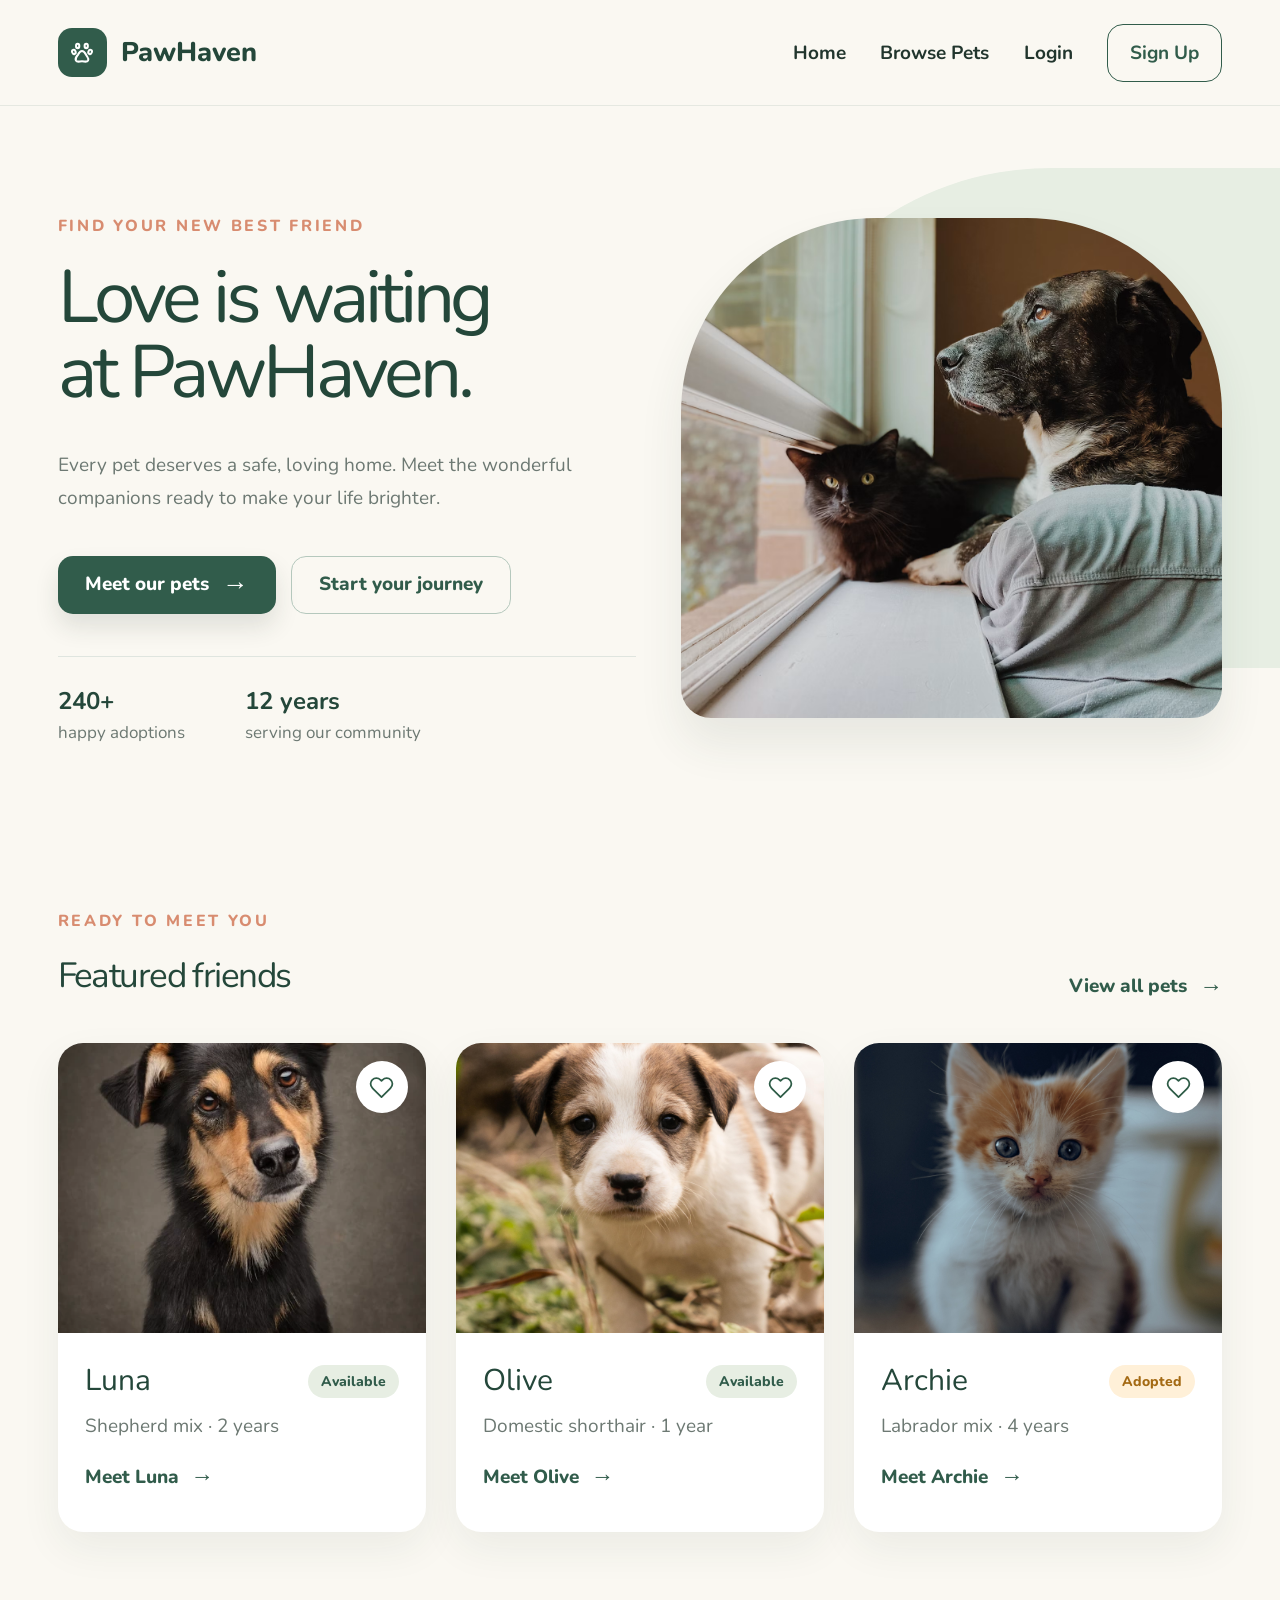
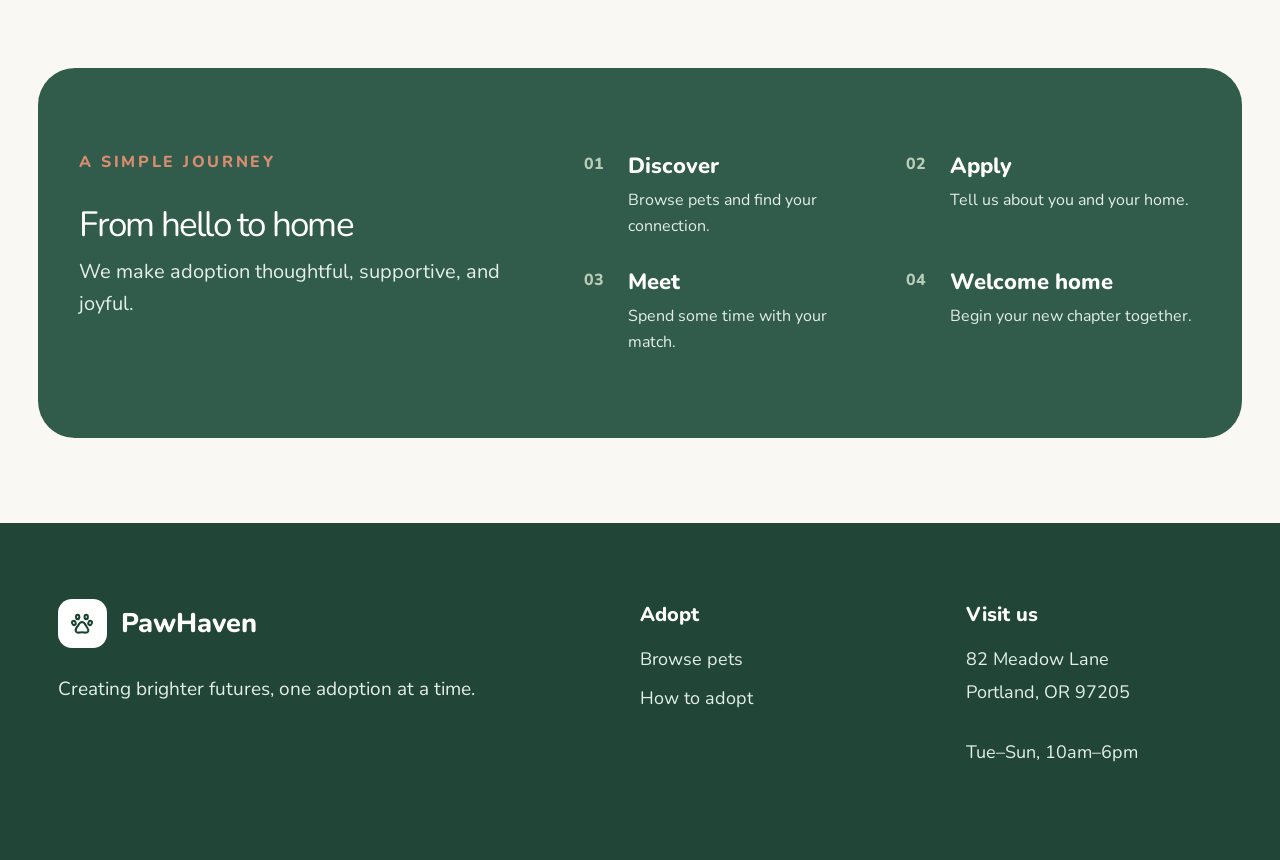
==== index.html @ e927ccec "Implement home, browse pets and pet details pages" ====
<!DOCTYPE html>
<html lang="en">
<head>
    <meta charset="UTF-8">
    <meta name="viewport" content="width=device-width, initial-scale=1.0">
    <meta name="description" content="Find your new best friend at PawHaven. Browse caring pet profiles and learn how adoption works.">
    <title>Home | PawHaven</title>
    <link rel="icon" type="image/svg+xml" href="images/icons/paw.svg">
    <link rel="stylesheet" href="css/common.css">
    <link rel="stylesheet" href="css/guest.css">
</head>
<body class="page-home">
    <a class="skip-link" href="#main-content">Skip to main content</a>
    <header class="site-header">
        <div class="site-container site-header-inner">
            <a class="brand" href="index.html" aria-label="PawHaven home">
                <span class="brand-mark"><img src="images/icons/paw.svg" alt=""></span>
                <span>PawHaven</span>
            </a>
            <nav class="guest-nav" aria-label="Guest navigation">
                <a href="index.html" aria-current="page">Home</a>
                <a href="pets.html">Browse Pets</a>
                <a href="login.html">Login</a>
                <a class="signup-link" href="signup-user.html">Sign Up</a>
            </nav>
        </div>
    </header>

    <main id="main-content">
        <!-- HOME / HERO -->
        <section class="hero" aria-labelledby="home-title">
            <div class="site-container hero-layout">
                <div class="hero-copy">
                    <p class="eyebrow">Find your new best friend</p>
                    <h1 id="home-title">Love is waiting<br>at PawHaven.</h1>
                    <p class="hero-description">Every pet deserves a safe, loving home. Meet the wonderful companions ready to make your life brighter.</p>
                    <div class="hero-actions">
                        <a class="btn btn-primary" href="pets.html">Meet our pets <span class="btn-arrow" aria-hidden="true">→</span></a>
                        <a class="btn btn-outline" href="#adoption-steps">Start your journey</a>
                    </div>
                    <div class="hero-stats" aria-label="PawHaven community impact">
                        <div class="hero-stat"><strong>240+</strong><span>happy adoptions</span></div>
                        <div class="hero-stat"><strong>12 years</strong><span>serving our community</span></div>
                    </div>
                </div>
                <div class="hero-visual">
                    <img class="hero-photo" src="images/pets/hero-pets.avif" alt="A dog and a black cat resting together beside a sunny window" width="740" height="519" fetchpriority="high">
                </div>
            </div>
        </section>

        <!-- HOME / FEATURED PETS -->
        <section class="featured-section" aria-labelledby="featured-heading">
            <div class="content-container">
                <div class="section-heading">
                    <div><p class="eyebrow">Ready to meet you</p><h2 id="featured-heading">Featured friends</h2></div>
                    <a class="text-link" href="pets.html">View all pets <span class="btn-arrow" aria-hidden="true">→</span></a>
                </div>
                <div class="pets-grid">
            <article class="pet-card">
                <div class="pet-card-visual">
                    <img src="images/pets/luna.webp" alt="Portrait of Luna, a Shepherd mix" width="516" height="350">
                    <span class="pet-heart" aria-hidden="true"><img src="images/icons/heart.svg" alt=""></span>
                </div>
                <div class="pet-card-body">
                    <div class="pet-card-title-row">
                        <h3>Luna</h3>
                        <span class="pet-badge">Available</span>
                    </div>
                    <p class="pet-card-meta">Shepherd mix · 2 years</p>
                    <a class="text-link" href="pet-details.html#luna">Meet Luna <span class="btn-arrow" aria-hidden="true">→</span></a>
                </div>
            </article>
            <article class="pet-card">
                <div class="pet-card-visual">
                    <img src="images/pets/olive.jpg" alt="Portrait of Olive, a Domestic shorthair" width="516" height="350">
                    <span class="pet-heart" aria-hidden="true"><img src="images/icons/heart.svg" alt=""></span>
                </div>
                <div class="pet-card-body">
                    <div class="pet-card-title-row">
                        <h3>Olive</h3>
                        <span class="pet-badge">Available</span>
                    </div>
                    <p class="pet-card-meta">Domestic shorthair · 1 year</p>
                    <a class="text-link" href="pet-details.html#olive">Meet Olive <span class="btn-arrow" aria-hidden="true">→</span></a>
                </div>
            </article>
            <article class="pet-card">
                <div class="pet-card-visual">
                    <img src="images/pets/archie.jpg" alt="Portrait of Archie, a Labrador mix" width="516" height="350">
                    <span class="pet-heart" aria-hidden="true"><img src="images/icons/heart.svg" alt=""></span>
                </div>
                <div class="pet-card-body">
                    <div class="pet-card-title-row">
                        <h3>Archie</h3>
                        <span class="pet-badge pet-badge--adopted">Adopted</span>
                    </div>
                    <p class="pet-card-meta">Labrador mix · 4 years</p>
                    <a class="text-link" href="pet-details.html#archie">Meet Archie <span class="btn-arrow" aria-hidden="true">→</span></a>
                </div>
            </article>
                </div>
            </div>
        </section>

        <!-- HOME / HOW ADOPTION WORKS -->
        <section class="journey-section" id="adoption-steps" aria-labelledby="journey-heading">
            <div class="journey-panel">
                <div>
                    <p class="eyebrow">A simple journey</p>
                    <h2 id="journey-heading">From hello to home</h2>
                    <p class="journey-description">We make adoption thoughtful, supportive, and joyful.</p>
                </div>
                <div class="journey-list">
                    <div class="journey-item"><span class="journey-number">01</span><div><h3>Discover</h3><p>Browse pets and find your connection.</p></div></div>
                    <div class="journey-item"><span class="journey-number">02</span><div><h3>Apply</h3><p>Tell us about you and your home.</p></div></div>
                    <div class="journey-item"><span class="journey-number">03</span><div><h3>Meet</h3><p>Spend some time with your match.</p></div></div>
                    <div class="journey-item"><span class="journey-number">04</span><div><h3>Welcome home</h3><p>Begin your new chapter together.</p></div></div>
                </div>
            </div>
        </section>
    </main>
    <footer class="site-footer">
        <div class="site-container footer-inner">
            <div>
                <a class="brand" href="index.html" aria-label="PawHaven home">
                    <span class="brand-mark"><img src="images/icons/paw.svg" alt=""></span>
                    <span>PawHaven</span>
                </a>
                <p class="footer-tagline">Creating brighter futures, one adoption at a time.</p>
            </div>
            <div class="footer-column">
                <h2>Adopt</h2>
                <a href="pets.html">Browse pets</a>
                <a href="index.html#adoption-steps">How to adopt</a>
            </div>
            <div class="footer-column">
                <h2>Visit us</h2>
                <p>82 Meadow Lane<br>Portland, OR 97205</p>
                <p class="hours">Tue–Sun, 10am–6pm</p>
            </div>
        </div>
    </footer>
</body>
</html>
---- css/common.css ----
/* 1. Google Fonts import */
@import url('https://fonts.googleapis.com/css2?family=Nunito:wght@400;500;600;700;800&display=swap');

/* 2. CSS Variables */
:root {
    /* Colors */
    --color-primary: #21352D;
    --color-secondary: #6D7973;
    --color-forest: #315C4B;
    --color-heading: #24473A;

    --color-background: #FAF8F2;
    --color-white: #FFFFFF;
    --color-border: #DFE5DF;
    --color-input-border: #CCD5CF;

    --color-terracotta: #D88C70;
    --color-error: #B95050;

    /* Typography */
    --font-primary: 'Nunito', sans-serif;

    --font-regular: 400;
    --font-medium: 500;
    --font-semibold: 600;
    --font-bold: 700;
    --font-extrabold: 800;
}

/* 3. Universal Reset */
*{
    box-sizing: border-box;
    margin: 0;
    padding: 0;
}

/* 4. Body Styles */
body {
    font-family: var(--font-primary);
    font-weight: var(--font-regular);
    font-size: 16px;
    background-color: var(--color-background);
    color: var(--color-primary);
}

/* 5. Heading Styles */
h1, h2, h3, h4 {
    font-weight: var(--font-regular);
    color: var(--color-heading);
}

/* 6. Link Styles and hover effects */
a {
    color: var(--color-forest);
    text-decoration: none;
    font-weight: var(--font-bold);
}

a:hover {
    color: var(--color-terracotta);
}

/* 7. Button Styles */
button {
    font-family: inherit;
    font-size: inherit;
    cursor: pointer;
    border: none;
}
---- css/guest.css ----
/* ==========================================
   index.html + pets.html + pet-details.html
   Shared public layouts, pet cards, hero, search, details
   ========================================== */

/* 1. Shared layout and accessibility */
:root {
    --site-max: 1690px;
    --content-max: 1600px;
    --color-soft-green: #E7EEE3;
    --color-badge-orange: #FFF0D8;
    --shadow-card: 0 16px 42px rgba(28, 54, 44, 0.065);
}

html { scroll-behavior: smooth; }

body { min-width: 320px; }

img { display: block; max-width: 100%; }

button, input, select { font: inherit; }

:focus-visible { outline: 3px solid var(--color-terracotta); outline-offset: 4px; }

.skip-link {
    position: absolute; left: 18px; top: -80px; z-index: 100;
    background: var(--color-forest); color: white; padding: 11px 18px;
    border-radius: 8px;
}
.skip-link:focus { top: 12px; color: white; }

.site-container, .content-container {
    width: calc(100% - 10%);
    margin: 0 auto;
}
.site-container { max-width: var(--site-max); }
.content-container { max-width: var(--content-max); }

.eyebrow {
    color: var(--color-terracotta);
    text-transform: uppercase;
    letter-spacing: .17em;
    font-size: 16px;
    line-height: 1.4;
    font-weight: 800;
}

.muted { color: var(--color-secondary); }

/* 2. Guest navigation — shared across the three pages */
.site-header {
    width: 100%;
    border-bottom: 1px solid #e5e8e1;
    background: var(--color-background);
    position: relative;
    z-index: 20;
}
.site-header-inner {
    display: flex;
    align-items: center;
    justify-content: space-between;
    min-height: 105px;
    gap: 32px;
}
.brand {
    display: inline-flex;
    align-items: center;
    gap: 14px;
    font-size: 27px;
    font-weight: 800;
    color: var(--color-heading);
    white-space: nowrap;
}
.brand:hover { color: var(--color-heading); }
.brand-mark {
    height: 49px;
    width: 49px;
    background: var(--color-forest);
    border-radius: 14px;
    display: inline-flex;
    align-items: center;
    justify-content: center;
    flex: none;
}
.brand-mark img { width: 26px; height: 26px; filter: brightness(0) invert(1); }
.guest-nav { display: flex; align-items: center; gap: clamp(20px, 2.7vw, 52px); }
.guest-nav a { color: var(--color-primary); font-size: 19px; font-weight: 700; white-space: nowrap; }
.guest-nav a:hover, .guest-nav a[aria-current="page"]:hover { color: var(--color-terracotta); }
.guest-nav .signup-link {
    border: 1px solid var(--color-forest);
    border-radius: 16px;
    padding: 15px 22px;
    color: var(--color-forest);
}
.guest-nav .signup-link:hover { background: var(--color-forest); color: white; }

/* 3. Buttons and shared elements */
.btn {
    min-height: 58px;
    display: inline-flex;
    gap: 14px;
    justify-content: center;
    align-items: center;
    padding: 13px 27px;
    border-radius: 15px;
    font-size: 19px;
    line-height: 1.35;
    font-weight: 800;
    transition: background .2s ease, color .2s ease, transform .2s ease;
}
.btn:hover { transform: translateY(-2px); }
.btn-primary { color: white; background: var(--color-forest); box-shadow: 0 13px 24px rgba(33, 53, 45, .12); }
.btn-primary:hover { color: white; background: var(--color-heading); }
.btn-outline { border: 1px solid #b5c8bd; background: transparent; color: var(--color-forest); }
.btn-outline:hover { background: #edf3e9; color: var(--color-forest); }
.btn-disabled { background: #e5e9e2; color: #68776e; box-shadow: none; cursor: not-allowed; }
.btn-disabled:hover { transform: none; color: #68776e; }
.btn-arrow { font-size: 26px; font-weight: 400; line-height: 1; }
.text-link { display: inline-flex; align-items: center; gap: 12px; font-size: 19px; font-weight: 800; color: var(--color-forest); }
.text-link:hover { color: var(--color-terracotta); }
.text-link .btn-arrow { font-size: 23px; }

/* 4. Homepage hero */
.hero { overflow: hidden; padding: 86px 0 52px; }
.hero-layout { display: grid; grid-template-columns: minmax(0, 1.07fr) minmax(0, 1fr); align-items: center; gap: clamp(40px, 6.8vw, 140px); }
.hero-copy { padding: 23px 0 0; }
.hero h1 {
    font-size: clamp(58px, 5.05vw, 97px);
    line-height: 1.01;
    letter-spacing: -.055em;
    margin-top: 24px;
    max-width: 790px;
}
.hero-description {
    margin-top: 38px;
    max-width: 740px;
    font-size: clamp(19px, 1.28vw, 25px);
    line-height: 1.72;
    color: var(--color-secondary);
}
.hero-actions { display: flex; align-items: center; gap: 15px; flex-wrap: wrap; margin-top: 41px; }
.hero-stats {
    display: flex;
    align-items: center;
    gap: 60px;
    margin-top: 42px;
    padding-top: 29px;
    border-top: 1px solid var(--color-border);
    max-width: 800px;
}
.hero-stat strong { display: block; color: var(--color-heading); font-size: 24px; line-height: 1.25; }
.hero-stat span { display: block; color: var(--color-secondary); font-size: 17px; margin-top: 5px; }
.hero-visual { position: relative; padding-top: 0; margin-top: 0; isolation: isolate; }
.hero-visual::before {
    content: "";
    position: absolute;
    top: -50px;
    left: 19%;
    width: 110%;
    height: 100%;
    background: var(--color-soft-green);
    border-radius: 45% 0 0 0;
    z-index: -1;
}
.hero-photo {
    width: 100%;
    height: clamp(480px, 32.5vw, 620px);
    object-fit: cover;
    object-position: center center;
    border-radius: 195px 195px 30px 30px;
    box-shadow: 0 26px 45px rgba(44, 63, 50, .09);
}

/* 5. Shared pet cards — home + browse */
.featured-section { padding: 114px 0 100px; }
.section-heading { display: flex; justify-content: space-between; align-items: end; gap: 26px; margin-bottom: 44px; }
.section-heading h2 { font-size: clamp(35px, 2.6vw, 48px); letter-spacing: -.045em; margin-top: 20px; }
.pets-grid { display: grid; grid-template-columns: repeat(3, minmax(0, 1fr)); gap: 30px; }
.pet-card {
    min-width: 0;
    overflow: hidden;
    background: var(--color-white);
    border-radius: 25px;
    box-shadow: var(--shadow-card);
}
.pet-card-visual { position: relative; height: 340px; overflow: hidden; }
.pet-card-visual > img { width: 100%; height: 100%; object-fit: cover; transition: transform .35s ease; }
.pet-card:hover .pet-card-visual > img { transform: scale(1.025); }
.pet-heart { position: absolute; top: 18px; right: 18px; width: 52px; height: 52px; border-radius: 50%; background: #fff; display: grid; place-items: center; box-shadow: 0 3px 15px rgba(0,0,0,.04); }
.pet-heart img { width: 25px; height: 25px; filter: invert(30%) sepia(19%) saturate(800%) hue-rotate(100deg); }
.pet-card-body { padding: 30px 27px 35px; min-height: 199px; }
.pet-card-title-row { display: flex; justify-content: space-between; align-items: center; gap: 12px; }
.pet-card h3 { font-size: 30px; line-height: 1.2; }
.pet-card-meta { margin-top: 13px; color: var(--color-secondary); font-size: 19px; line-height: 1.5; }
.pet-card-id { margin-top: 7px; color: var(--color-secondary); font-size: 14px; }
.pet-card .text-link { margin-top: 23px; }
.pet-badge {
    display: inline-flex;
    justify-content: center;
    align-items: center;
    padding: 7px 13px;
    border-radius: 30px;
    background: var(--color-soft-green);
    color: var(--color-forest);
    font-size: 14px;
    font-weight: 800;
    white-space: nowrap;
}
.pet-badge--adopted { background: var(--color-badge-orange); color: #A46A14; }
.pet-badge--white { background: white; color: var(--color-forest); }
.profile-photo .pet-badge--adopted { background: var(--color-badge-orange); color: #A46A14; }

/* 6. Adoption journey panel */
.journey-section { padding: 36px 0 85px; }
.journey-panel {
    max-width: 1810px;
    width: calc(100% - 6%);
    margin: 0 auto;
    background: var(--color-forest);
    border-radius: 37px;
    color: white;
    padding: 83px clamp(40px, 3.2vw, 58px);
    display: grid;
    grid-template-columns: .9fr 1.4fr;
    gap: clamp(48px, 5vw, 100px);
}
.journey-panel h2 { margin-top: 28px; color: white; font-size: clamp(35px, 2.5vw, 49px); letter-spacing: -.05em; }
.journey-description { font-size: 20px; margin-top: 8px; color: #e5efe9; line-height: 1.6; }
.journey-list { display: grid; grid-template-columns: repeat(2, minmax(0,1fr)); column-gap: 75px; row-gap: 44px; }
.journey-item { display: flex; align-items: flex-start; gap: 24px; }
.journey-number { color: #b9cdb8; font-weight: 800; font-size: 16px; padding-top: 2px; }
.journey-item h3 { color: white; font-weight: 800; font-size: 22px; }
.journey-item p { color: #e3eee6; font-size: 16px; line-height: 1.6; margin-top: 7px; }

/* 7. Footer — on all public pages */
.site-footer { background: #214638; color: #e4eee8; padding: 76px 0 85px; }
.footer-inner { display: grid; grid-template-columns: 1.8fr .9fr .9fr; gap: 70px; }
.site-footer .brand { color: #fff; }
.site-footer .brand:hover { color: #fff; }
.site-footer .brand-mark { background: white; }
.site-footer .brand-mark img { filter: invert(21%) sepia(24%) saturate(896%) hue-rotate(103deg); }
.footer-tagline { font-size: 19px; margin-top: 25px; line-height: 1.7; }
.footer-column h2 { color: white; font-size: 20px; font-weight: 800; margin: 2px 0 15px; }
.footer-column p, .footer-column a { display: block; color: #e4eee8; font-size: 18px; line-height: 1.8; font-weight: 400; margin: 0 0 6px; }
.footer-column a:hover { color: #f2a18a; }
.footer-column .hours { margin-top: 28px; }

/* 8. Browse Pets / search filters */
.browse-main { padding: 90px 0 105px; }
.browse-intro h1 { font-size: clamp(50px, 4.25vw, 78px); letter-spacing: -.055em; line-height: 1.13; margin-top: 20px; }
.browse-intro > p:last-child { font-size: 22px; color: var(--color-secondary); margin-top: 18px; }
.search-panel {
    margin-top: 49px;
    background: #fff;
    padding: 24px;
    border-radius: 24px;
    box-shadow: 0 16px 50px rgba(30,54,45,.08);
}
.search-fields { display: grid; grid-template-columns: repeat(3, minmax(0,1fr)); gap: 17px 20px; }
.search-field { min-width: 0; display: flex; flex-direction: column; gap: 7px; }
.search-field label { font-size: 13px; font-weight: 800; color: var(--color-forest); letter-spacing: .025em; }
.search-field input, .search-field select {
    width: 100%;
    min-height: 53px;
    padding: 10px 14px;
    border: 1px solid var(--color-border);
    border-radius: 11px;
    outline: none;
    background: var(--color-white);
    color: var(--color-primary);
    font-size: 17px;
}
.search-field input::placeholder { color: #8d9c94; }
.search-field input:focus, .search-field select:focus { border-color: var(--color-forest); outline: 2px solid #dae9df; }
.search-panel-actions { display: flex; justify-content: flex-end; align-items: center; gap: 20px; margin-top: 18px; }
.search-panel .btn { min-height: 52px; }
.clear-filters { font-size: 16px; }
.browse-toolbar { display: flex; justify-content: space-between; gap: 25px; align-items: center; margin: 45px 0 24px; }
.browse-toolbar p { font-size: 18px; color: var(--color-secondary); }
.browse-toolbar strong { color: var(--color-forest); font-size: 19px; }
.browse-main .pet-card-body { min-height: 229px; }

/* 9. Pet Details — one HTML file, three static profile views via :target */
.details-main { padding: 89px 0 115px; }
.back-link { display: inline-flex; align-items: center; gap: 9px; font-size: 19px; font-weight: 800; }
.back-link span { font-size: 23px; font-weight: 400; }
.pet-profile { display: none; grid-template-columns: minmax(0, 1fr) minmax(0, 1fr); gap: 84px; align-items: start; margin-top: 34px; scroll-margin-top: 25px; }
.pet-profile--default, .pet-profile:target { display: grid; }
/* Hide the fallback Luna profile when an explicit profile is selected in the URL. */
body:has(.pet-profile:target) .pet-profile--default:not(:target) { display: none; }
.profile-photo { position: relative; border-radius: 34px; overflow: hidden; height: 850px; background: #e0e4dd; }
.profile-photo > img { width: 100%; height: 100%; object-fit: cover; object-position: center center; }
.profile-photo .pet-badge { position: absolute; top: 24px; left: 25px; }
.profile-content { padding-top: 0; }
.profile-content h1 { font-size: clamp(64px, 4.4vw, 87px); letter-spacing: -.055em; line-height: 1.13; margin-top: 27px; }
.profile-lede { font-size: clamp(20px, 1.43vw, 27px); color: var(--color-secondary); line-height: 1.6; margin: 23px 0 37px; }
.profile-facts { border-top: 1px solid var(--color-border); }
.fact-row { display: grid; grid-template-columns: repeat(2, minmax(0, 1fr)); gap: 20px; border-bottom: 1px solid var(--color-border); padding: 25px 0 26px; }
.fact dt { color: var(--color-secondary); text-transform: uppercase; font-size: 14px; font-weight: 800; letter-spacing: .09em; }
.fact dd { font-size: 19px; line-height: 1.4; font-weight: 800; margin-top: 10px; }
.profile-about { margin-top: 35px; }
.profile-about h2 { font-size: 21px; }
.profile-about p { font-size: 19px; line-height: 1.85; color: var(--color-secondary); margin-top: 5px; }
.health-banner { display: flex; align-items: center; gap: 21px; background: #e9f0e5; border-radius: 19px; padding: 22px 27px; margin-top: 30px; }
.health-banner img { width: 24px; height: 24px; flex: none; filter: invert(22%) sepia(16%) saturate(642%) hue-rotate(99deg); }
.health-banner strong { display: block; font-size: 19px; }
.health-banner span { display: block; color: var(--color-secondary); margin-top: 3px; }
.profile-action { margin-top: 29px; }

/* 10. Responsive layouts */
@media (max-width: 1280px) {
    .site-container, .content-container { width: calc(100% - 9%); }
    .hero-layout { gap: 45px; }
    .hero h1 { font-size: clamp(58px,5.8vw,78px); }
    .hero-description { font-size: 19px; }
    .hero-photo { height: 500px; }
    .hero-note { left: -15px; }
    .pet-card-visual { height: 290px; }
    .journey-panel { grid-template-columns: 1fr 1.4fr; }
    .journey-list { gap: 28px; }
    .pet-profile { gap: 45px; }
    .profile-photo { height: 720px; }
}

@media (max-width: 900px) {
    .site-header-inner { min-height: 92px; }
    .brand { font-size: 22px; }
    .brand-mark { width: 43px; height: 43px; }
    .guest-nav { gap: 18px; }
    .guest-nav a { font-size: 16px; }
    .guest-nav .signup-link { padding: 11px 14px; }
    .hero { padding-top: 65px; }
    .hero-layout { grid-template-columns: 1fr; }
    .hero-copy { padding: 0; }
    .hero h1 { max-width: 850px; }
    .hero-visual { width: 100%; margin-top: 25px; }
    .hero-photo { height: 480px; border-radius: 155px 155px 30px 30px; }
    .hero-note { left: 18px; }
    .featured-section { padding-top: 65px; }
    .pets-grid { grid-template-columns: repeat(2,minmax(0,1fr)); gap: 22px; }
    .pet-card-visual { height: 265px; }
    .pet-card h3 { font-size: 26px; }
    .pet-card-meta { font-size: 17px; }
    .journey-panel { grid-template-columns: 1fr; padding: 50px 36px; }
    .journey-list { column-gap: 30px; }
    .footer-inner { grid-template-columns: 1.5fr 1fr; }
    .footer-column:last-child { grid-column: 2; }
    .search-fields { grid-template-columns: repeat(2,minmax(0,1fr)); }
    .pet-profile { grid-template-columns: 1fr; gap: 38px; }
    .profile-photo { height: 600px; }
}

@media (max-width: 600px) {
    .site-container, .content-container { width: calc(100% - 36px); }
    .site-header-inner { flex-wrap: wrap; gap: 10px; justify-content: center; padding: 16px 0; }
    .brand { font-size: 23px; }
    .brand-mark { width: 42px; height: 42px; border-radius: 12px; }
    .guest-nav { width: 100%; justify-content: center; gap: clamp(10px, 3vw, 20px); flex-wrap: wrap; }
    .guest-nav a { font-size: 14px; }
    .guest-nav .signup-link { padding: 9px 12px; border-radius: 10px; }
    .hero { padding: 42px 0 20px; }
    .hero h1 { font-size: clamp(46px,10vw,63px); margin-top: 19px; }
    .hero-description { font-size: 17px; line-height: 1.7; margin-top: 22px; }
    .eyebrow { font-size: 12px; }
    .hero-actions { margin-top: 30px; }
    .btn { font-size: 15px; min-height: 49px; padding: 10px 17px; gap: 8px; border-radius: 12px; }
    .hero-stats { gap: 30px; margin-top: 30px; }
    .hero-stat strong { font-size: 20px; }
    .hero-stat span { font-size: 13px; }
    .hero-visual { margin-top: 26px; }
    .hero-photo { height: 360px; border-radius: 110px 110px 24px 24px; }
    .hero-visual::before { top: -20px; }
    .hero-note { min-width: auto; padding: 12px; bottom: 12px; left: 6px; gap: 10px; border-radius: 14px; }
    .hero-note-icon { width: 36px; height: 36px; }
    .hero-note-icon img { width: 18px; }
    .hero-note strong { font-size: 13px; }
    .hero-note span { font-size: 11px; }
    .featured-section { padding: 65px 0 70px; }
    .section-heading { align-items: start; flex-direction: column; gap: 16px; margin-bottom: 25px; }
    .section-heading h2 { font-size: 37px; margin-top: 12px; }
    .text-link { font-size: 17px; }
    .pets-grid { grid-template-columns: 1fr; gap: 24px; }
    .pet-card-visual { height: 280px; }
    .pet-card-body { min-height: 180px; padding: 23px; }
    .pet-card h3 { font-size: 27px; }
    .pet-card-meta { margin-top: 9px; }
    .journey-section { padding: 0 0 50px; }
    .journey-panel { width: calc(100% - 30px); border-radius: 24px; padding: 36px 25px; gap: 33px; }
    .journey-panel h2 { font-size: 36px; margin-top: 17px; }
    .journey-description { font-size: 16px; }
    .journey-list { grid-template-columns: 1fr; gap: 25px; }
    .journey-item h3 { font-size: 19px; }
    .site-footer { padding: 55px 0; }
    .footer-inner { display: grid; grid-template-columns: 1fr; gap: 34px; }
    .footer-column:last-child { grid-column: auto; }
    .footer-tagline, .footer-column p, .footer-column a { font-size: 16px; }
    .browse-main { padding: 55px 0 75px; }
    .browse-intro h1 { font-size: clamp(42px, 9vw, 58px); }
    .browse-intro > p:last-child { font-size: 17px; line-height: 1.6; }
    .search-panel { padding: 18px; margin-top: 32px; }
    .search-fields { grid-template-columns: 1fr; gap: 13px; }
    .search-panel-actions { margin-top: 20px; }
    .browse-toolbar { margin-top: 32px; align-items: start; }
    .browse-toolbar p, .browse-toolbar strong { font-size: 15px; }
    .details-main { padding: 46px 0 75px; }
    .back-link { font-size: 16px; }
    .pet-profile { margin-top: 26px; gap: 33px; }
    .profile-photo { height: 480px; border-radius: 22px; }
    .profile-content h1 { margin-top: 20px; font-size: 58px; }
    .profile-lede { font-size: 19px; margin-top: 15px; margin-bottom: 25px; }
    .fact-row { padding: 18px 0; }
    .fact dt { font-size: 12px; }
    .fact dd { font-size: 15px; }
    .profile-about p { font-size: 16px; }
    .health-banner { padding: 17px; }
    .health-banner strong { font-size: 16px; }
    .health-banner span { font-size: 13px; }
}

@media (prefers-reduced-motion: reduce) {
    html { scroll-behavior: auto; }
    *, *::before, *::after { transition: none !important; }
}
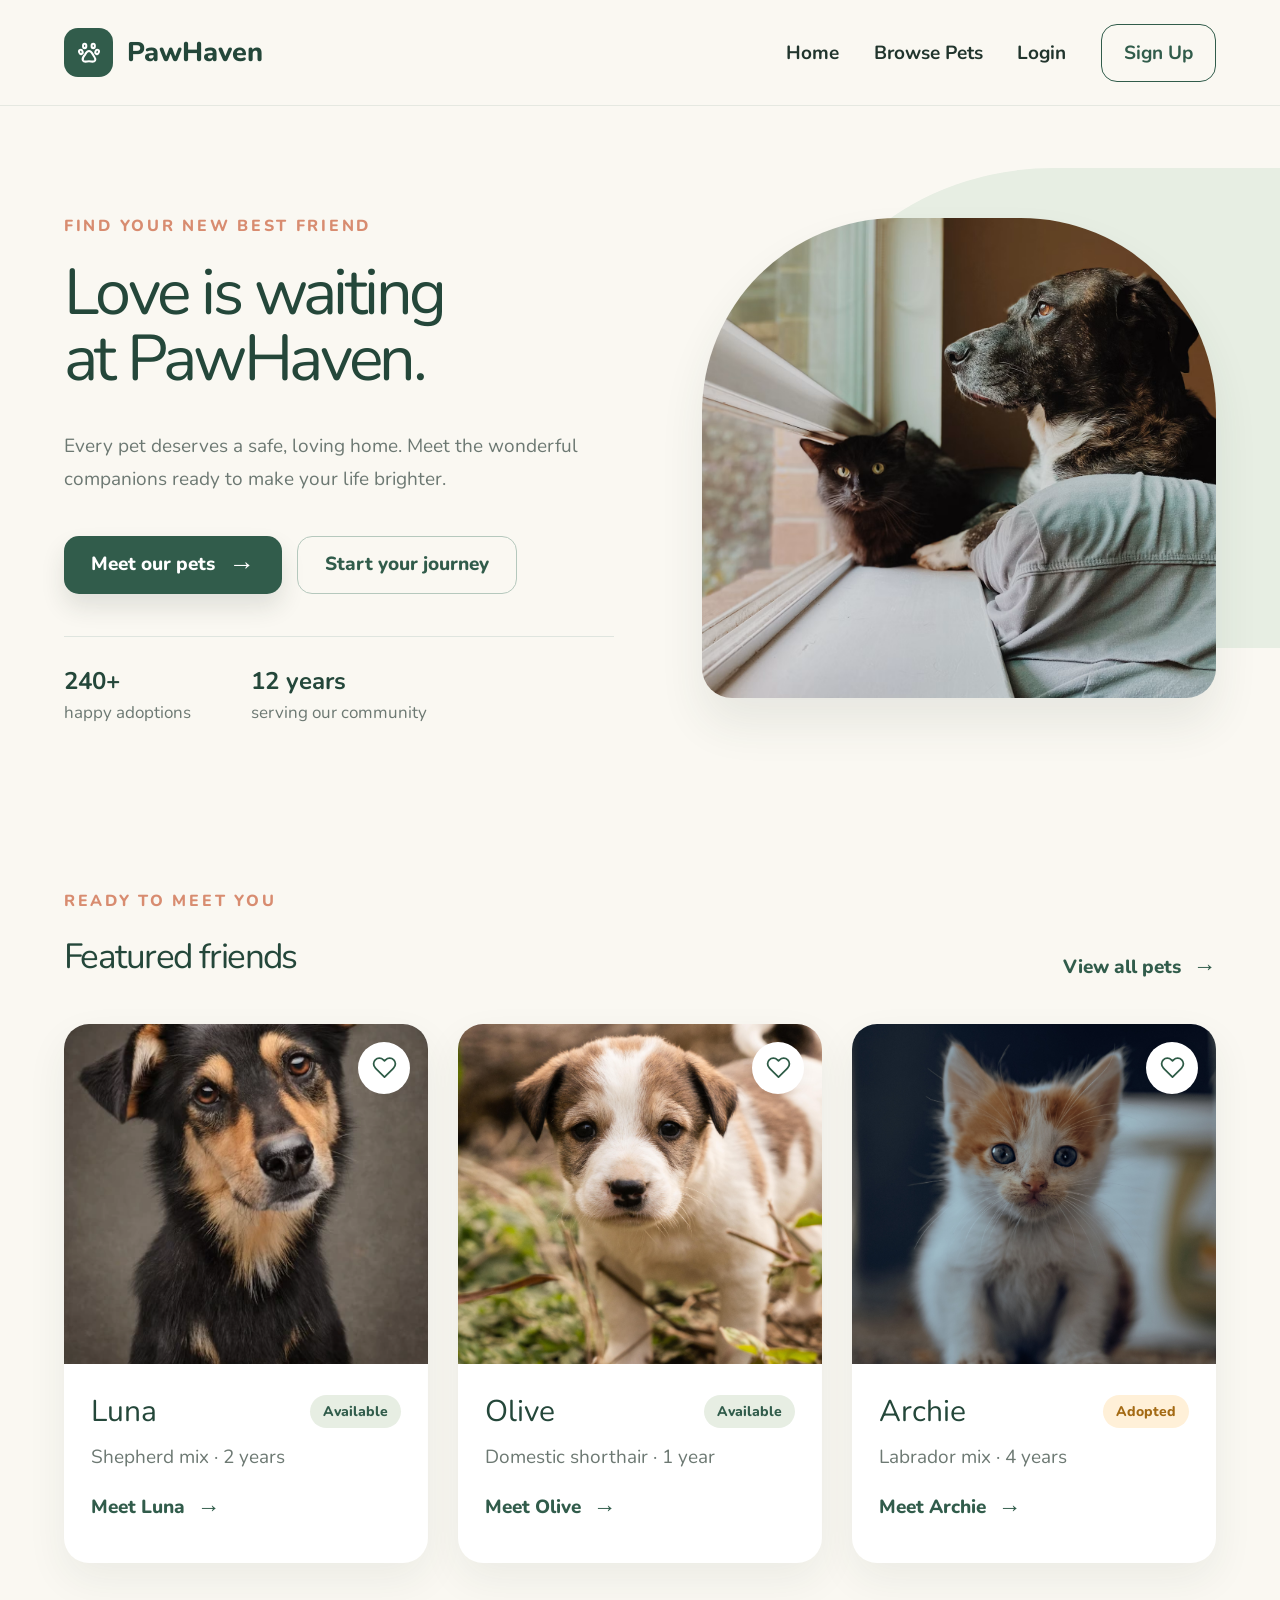
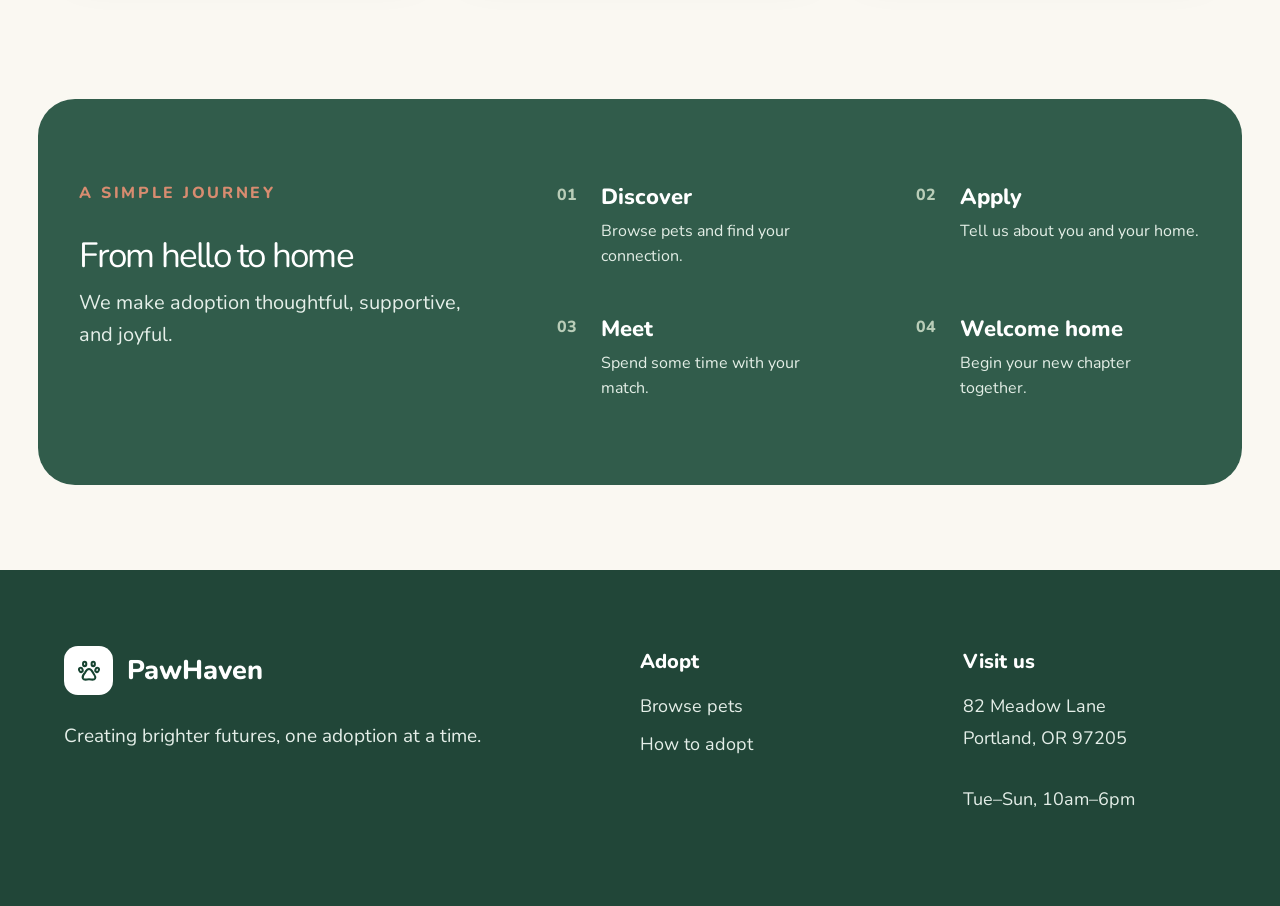
==== commit 013c60e7: "Update user application navigation" ====
--- a/index.html
+++ b/index.html
@@ -1,14 +1,17 @@
 <!DOCTYPE html>
 <html lang="en">
+
 <head>
     <meta charset="UTF-8">
     <meta name="viewport" content="width=device-width, initial-scale=1.0">
-    <meta name="description" content="Find your new best friend at PawHaven. Browse caring pet profiles and learn how adoption works.">
+    <meta name="description"
+        content="Find your new best friend at PawHaven. Browse caring pet profiles and learn how adoption works.">
     <title>Home | PawHaven</title>
     <link rel="icon" type="image/svg+xml" href="images/icons/paw.svg">
     <link rel="stylesheet" href="css/common.css">
     <link rel="stylesheet" href="css/guest.css">
 </head>
+
 <body class="page-home">
     <a class="skip-link" href="#main-content">Skip to main content</a>
     <header class="site-header">
@@ -33,9 +36,11 @@
                 <div class="hero-copy">
                     <p class="eyebrow">Find your new best friend</p>
                     <h1 id="home-title">Love is waiting<br>at PawHaven.</h1>
-                    <p class="hero-description">Every pet deserves a safe, loving home. Meet the wonderful companions ready to make your life brighter.</p>
+                    <p class="hero-description">Every pet deserves a safe, loving home. Meet the wonderful companions
+                        ready to make your life brighter.</p>
                     <div class="hero-actions">
-                        <a class="btn btn-primary" href="pets.html">Meet our pets <span class="btn-arrow" aria-hidden="true">→</span></a>
+                        <a class="btn btn-primary" href="pets.html">Meet our pets <span class="btn-arrow"
+                                aria-hidden="true">→</span></a>
                         <a class="btn btn-outline" href="#adoption-steps">Start your journey</a>
                     </div>
                     <div class="hero-stats" aria-label="PawHaven community impact">
@@ -44,7 +49,9 @@
                     </div>
                 </div>
                 <div class="hero-visual">
-                    <img class="hero-photo" src="images/pets/hero-pets.avif" alt="A dog and a black cat resting together beside a sunny window" width="740" height="519" fetchpriority="high">
+                    <img class="hero-photo" src="images/pets/hero-pets.avif"
+                        alt="A dog and a black cat resting together beside a sunny window" width="740" height="519"
+                        fetchpriority="high">
                 </div>
             </div>
         </section>
@@ -53,52 +60,62 @@
         <section class="featured-section" aria-labelledby="featured-heading">
             <div class="content-container">
                 <div class="section-heading">
-                    <div><p class="eyebrow">Ready to meet you</p><h2 id="featured-heading">Featured friends</h2></div>
-                    <a class="text-link" href="pets.html">View all pets <span class="btn-arrow" aria-hidden="true">→</span></a>
+                    <div>
+                        <p class="eyebrow">Ready to meet you</p>
+                        <h2 id="featured-heading">Featured friends</h2>
+                    </div>
+                    <a class="text-link" href="pets.html">View all pets <span class="btn-arrow"
+                            aria-hidden="true">→</span></a>
                 </div>
                 <div class="pets-grid">
-            <article class="pet-card">
-                <div class="pet-card-visual">
-                    <img src="images/pets/luna.webp" alt="Portrait of Luna, a Shepherd mix" width="516" height="350">
-                    <span class="pet-heart" aria-hidden="true"><img src="images/icons/heart.svg" alt=""></span>
-                </div>
-                <div class="pet-card-body">
-                    <div class="pet-card-title-row">
-                        <h3>Luna</h3>
-                        <span class="pet-badge">Available</span>
-                    </div>
-                    <p class="pet-card-meta">Shepherd mix · 2 years</p>
-                    <a class="text-link" href="pet-details.html#luna">Meet Luna <span class="btn-arrow" aria-hidden="true">→</span></a>
-                </div>
-            </article>
-            <article class="pet-card">
-                <div class="pet-card-visual">
-                    <img src="images/pets/olive.jpg" alt="Portrait of Olive, a Domestic shorthair" width="516" height="350">
-                    <span class="pet-heart" aria-hidden="true"><img src="images/icons/heart.svg" alt=""></span>
-                </div>
-                <div class="pet-card-body">
-                    <div class="pet-card-title-row">
-                        <h3>Olive</h3>
-                        <span class="pet-badge">Available</span>
-                    </div>
-                    <p class="pet-card-meta">Domestic shorthair · 1 year</p>
-                    <a class="text-link" href="pet-details.html#olive">Meet Olive <span class="btn-arrow" aria-hidden="true">→</span></a>
-                </div>
-            </article>
-            <article class="pet-card">
-                <div class="pet-card-visual">
-                    <img src="images/pets/archie.jpg" alt="Portrait of Archie, a Labrador mix" width="516" height="350">
-                    <span class="pet-heart" aria-hidden="true"><img src="images/icons/heart.svg" alt=""></span>
-                </div>
-                <div class="pet-card-body">
-                    <div class="pet-card-title-row">
-                        <h3>Archie</h3>
-                        <span class="pet-badge pet-badge--adopted">Adopted</span>
-                    </div>
-                    <p class="pet-card-meta">Labrador mix · 4 years</p>
-                    <a class="text-link" href="pet-details.html#archie">Meet Archie <span class="btn-arrow" aria-hidden="true">→</span></a>
-                </div>
-            </article>
+                    <article class="pet-card">
+                        <div class="pet-card-visual">
+                            <img src="images/pets/luna.webp" alt="Portrait of Luna, a Shepherd mix" width="516"
+                                height="350">
+                            <span class="pet-heart" aria-hidden="true"><img src="images/icons/heart.svg" alt=""></span>
+                        </div>
+                        <div class="pet-card-body">
+                            <div class="pet-card-title-row">
+                                <h3>Luna</h3>
+                                <span class="pet-badge">Available</span>
+                            </div>
+                            <p class="pet-card-meta">Shepherd mix · 2 years</p>
+                            <a class="text-link" href="pet-details.html#luna">Meet Luna <span class="btn-arrow"
+                                    aria-hidden="true">→</span></a>
+                        </div>
+                    </article>
+                    <article class="pet-card">
+                        <div class="pet-card-visual">
+                            <img src="images/pets/olive.jpg" alt="Portrait of Olive, a Domestic shorthair" width="516"
+                                height="350">
+                            <span class="pet-heart" aria-hidden="true"><img src="images/icons/heart.svg" alt=""></span>
+                        </div>
+                        <div class="pet-card-body">
+                            <div class="pet-card-title-row">
+                                <h3>Olive</h3>
+                                <span class="pet-badge">Available</span>
+                            </div>
+                            <p class="pet-card-meta">Domestic shorthair · 1 year</p>
+                            <a class="text-link" href="pet-details.html#olive">Meet Olive <span class="btn-arrow"
+                                    aria-hidden="true">→</span></a>
+                        </div>
+                    </article>
+                    <article class="pet-card">
+                        <div class="pet-card-visual">
+                            <img src="images/pets/archie.jpg" alt="Portrait of Archie, a Labrador mix" width="516"
+                                height="350">
+                            <span class="pet-heart" aria-hidden="true"><img src="images/icons/heart.svg" alt=""></span>
+                        </div>
+                        <div class="pet-card-body">
+                            <div class="pet-card-title-row">
+                                <h3>Archie</h3>
+                                <span class="pet-badge pet-badge--adopted">Adopted</span>
+                            </div>
+                            <p class="pet-card-meta">Labrador mix · 4 years</p>
+                            <a class="text-link" href="pet-details.html#archie">Meet Archie <span class="btn-arrow"
+                                    aria-hidden="true">→</span></a>
+                        </div>
+                    </article>
                 </div>
             </div>
         </section>
@@ -112,10 +129,30 @@
                     <p class="journey-description">We make adoption thoughtful, supportive, and joyful.</p>
                 </div>
                 <div class="journey-list">
-                    <div class="journey-item"><span class="journey-number">01</span><div><h3>Discover</h3><p>Browse pets and find your connection.</p></div></div>
-                    <div class="journey-item"><span class="journey-number">02</span><div><h3>Apply</h3><p>Tell us about you and your home.</p></div></div>
-                    <div class="journey-item"><span class="journey-number">03</span><div><h3>Meet</h3><p>Spend some time with your match.</p></div></div>
-                    <div class="journey-item"><span class="journey-number">04</span><div><h3>Welcome home</h3><p>Begin your new chapter together.</p></div></div>
+                    <div class="journey-item"><span class="journey-number">01</span>
+                        <div>
+                            <h3>Discover</h3>
+                            <p>Browse pets and find your connection.</p>
+                        </div>
+                    </div>
+                    <div class="journey-item"><span class="journey-number">02</span>
+                        <div>
+                            <h3>Apply</h3>
+                            <p>Tell us about you and your home.</p>
+                        </div>
+                    </div>
+                    <div class="journey-item"><span class="journey-number">03</span>
+                        <div>
+                            <h3>Meet</h3>
+                            <p>Spend some time with your match.</p>
+                        </div>
+                    </div>
+                    <div class="journey-item"><span class="journey-number">04</span>
+                        <div>
+                            <h3>Welcome home</h3>
+                            <p>Begin your new chapter together.</p>
+                        </div>
+                    </div>
                 </div>
             </div>
         </section>
@@ -142,4 +179,5 @@
         </div>
     </footer>
 </body>
-</html>
+
+</html>
--- a/css/common.css
+++ b/css/common.css
@@ -19,16 +19,17 @@
 
     /* Typography */
     --font-primary: 'Nunito', sans-serif;
-
     --font-regular: 400;
     --font-medium: 500;
     --font-semibold: 600;
     --font-bold: 700;
     --font-extrabold: 800;
+
+    --site-max: 1690px;
 }
 
 /* 3. Universal Reset */
-*{
+* {
     box-sizing: border-box;
     margin: 0;
     padding: 0;
@@ -44,7 +45,10 @@
 }
 
 /* 5. Heading Styles */
-h1, h2, h3, h4 {
+h1,
+h2,
+h3,
+h4 {
     font-weight: var(--font-regular);
     color: var(--color-heading);
 }
@@ -66,4 +70,92 @@
     font-size: inherit;
     cursor: pointer;
     border: none;
+
+}
+
+/* 8. Shared Navigation Bar */
+.site-header {
+    width: 100%;
+    border-bottom: 1px solid #e5e8e1;
+    background: var(--color-background);
+    position: relative;
+    z-index: 20;
+}
+
+.site-header-inner {
+    display: flex;
+    align-items: center;
+    justify-content: space-between;
+    min-height: 105px;
+    gap: 32px;
+}
+
+.brand {
+    display: inline-flex;
+    align-items: center;
+    gap: 14px;
+    font-size: 27px;
+    line-height: 1;
+    font-weight: 800;
+    color: var(--color-heading);
+    white-space: nowrap;
+}
+
+.brand:hover {
+    color: var(--color-heading);
+}
+
+.brand-mark {
+    height: 49px;
+    width: 49px;
+    background: var(--color-forest);
+    border-radius: 14px;
+    display: inline-flex;
+    align-items: center;
+    justify-content: center;
+    flex: none;
+}
+
+.brand-mark img {
+    width: 26px;
+    height: 26px;
+    filter: brightness(0) invert(1);
+}
+
+.guest-nav {
+    display: flex;
+    align-items: center;
+    gap: clamp(20px, 2.7vw, 52px);
+}
+
+.guest-nav a {
+    color: var(--color-primary);
+    font-size: 19px;
+    font-weight: 700;
+    white-space: nowrap;
+}
+
+.guest-nav a:hover,
+.guest-nav a[aria-current="page"]:hover {
+    color: var(--color-terracotta);
+}
+
+.guest-nav .signup-link {
+    border: 1px solid var(--color-forest);
+    border-radius: 16px;
+    padding: 15px 22px;
+    color: var(--color-forest);
+}
+
+.guest-nav .signup-link:hover {
+    background: var(--color-forest);
+    color: white;
+}
+
+
+/* Shared page container */
+.site-container {
+    width: calc(100% - 10%);
+    max-width: var(--site-max);
+    margin: 0 auto;
 }
--- a/css/guest.css
+++ b/css/guest.css
@@ -5,36 +5,57 @@
 
 /* 1. Shared layout and accessibility */
 :root {
-    --site-max: 1690px;
     --content-max: 1600px;
     --color-soft-green: #E7EEE3;
     --color-badge-orange: #FFF0D8;
     --shadow-card: 0 16px 42px rgba(28, 54, 44, 0.065);
 }
 
-html { scroll-behavior: smooth; }
-
-body { min-width: 320px; }
-
-img { display: block; max-width: 100%; }
-
-button, input, select { font: inherit; }
-
-:focus-visible { outline: 3px solid var(--color-terracotta); outline-offset: 4px; }
+html {
+    scroll-behavior: smooth;
+}
+
+body {
+    min-width: 320px;
+}
+
+img {
+    display: block;
+    max-width: 100%;
+}
+
+button,
+input,
+select {
+    font: inherit;
+}
+
+:focus-visible {
+    outline: 3px solid var(--color-terracotta);
+    outline-offset: 4px;
+}
 
 .skip-link {
-    position: absolute; left: 18px; top: -80px; z-index: 100;
-    background: var(--color-forest); color: white; padding: 11px 18px;
+    position: absolute;
+    left: 18px;
+    top: -80px;
+    z-index: 100;
+    background: var(--color-forest);
+    color: white;
+    padding: 11px 18px;
     border-radius: 8px;
 }
-.skip-link:focus { top: 12px; color: white; }
-
-.site-container, .content-container {
+
+.skip-link:focus {
+    top: 12px;
+    color: white;
+}
+
+.content-container {
     width: calc(100% - 10%);
+    max-width: var(--content-max);
     margin: 0 auto;
 }
-.site-container { max-width: var(--site-max); }
-.content-container { max-width: var(--content-max); }
 
 .eyebrow {
     color: var(--color-terracotta);
@@ -45,56 +66,11 @@
     font-weight: 800;
 }
 
-.muted { color: var(--color-secondary); }
-
-/* 2. Guest navigation — shared across the three pages */
-.site-header {
-    width: 100%;
-    border-bottom: 1px solid #e5e8e1;
-    background: var(--color-background);
-    position: relative;
-    z-index: 20;
-}
-.site-header-inner {
-    display: flex;
-    align-items: center;
-    justify-content: space-between;
-    min-height: 105px;
-    gap: 32px;
-}
-.brand {
-    display: inline-flex;
-    align-items: center;
-    gap: 14px;
-    font-size: 27px;
-    font-weight: 800;
-    color: var(--color-heading);
-    white-space: nowrap;
-}
-.brand:hover { color: var(--color-heading); }
-.brand-mark {
-    height: 49px;
-    width: 49px;
-    background: var(--color-forest);
-    border-radius: 14px;
-    display: inline-flex;
-    align-items: center;
-    justify-content: center;
-    flex: none;
-}
-.brand-mark img { width: 26px; height: 26px; filter: brightness(0) invert(1); }
-.guest-nav { display: flex; align-items: center; gap: clamp(20px, 2.7vw, 52px); }
-.guest-nav a { color: var(--color-primary); font-size: 19px; font-weight: 700; white-space: nowrap; }
-.guest-nav a:hover, .guest-nav a[aria-current="page"]:hover { color: var(--color-terracotta); }
-.guest-nav .signup-link {
-    border: 1px solid var(--color-forest);
-    border-radius: 16px;
-    padding: 15px 22px;
-    color: var(--color-forest);
-}
-.guest-nav .signup-link:hover { background: var(--color-forest); color: white; }
-
-/* 3. Buttons and shared elements */
+.muted {
+    color: var(--color-secondary);
+}
+
+/* 2. Buttons and shared elements */
 .btn {
     min-height: 58px;
     display: inline-flex;
@@ -108,22 +84,85 @@
     font-weight: 800;
     transition: background .2s ease, color .2s ease, transform .2s ease;
 }
-.btn:hover { transform: translateY(-2px); }
-.btn-primary { color: white; background: var(--color-forest); box-shadow: 0 13px 24px rgba(33, 53, 45, .12); }
-.btn-primary:hover { color: white; background: var(--color-heading); }
-.btn-outline { border: 1px solid #b5c8bd; background: transparent; color: var(--color-forest); }
-.btn-outline:hover { background: #edf3e9; color: var(--color-forest); }
-.btn-disabled { background: #e5e9e2; color: #68776e; box-shadow: none; cursor: not-allowed; }
-.btn-disabled:hover { transform: none; color: #68776e; }
-.btn-arrow { font-size: 26px; font-weight: 400; line-height: 1; }
-.text-link { display: inline-flex; align-items: center; gap: 12px; font-size: 19px; font-weight: 800; color: var(--color-forest); }
-.text-link:hover { color: var(--color-terracotta); }
-.text-link .btn-arrow { font-size: 23px; }
-
-/* 4. Homepage hero */
-.hero { overflow: hidden; padding: 86px 0 52px; }
-.hero-layout { display: grid; grid-template-columns: minmax(0, 1.07fr) minmax(0, 1fr); align-items: center; gap: clamp(40px, 6.8vw, 140px); }
-.hero-copy { padding: 23px 0 0; }
+
+.btn:hover {
+    transform: translateY(-2px);
+}
+
+.btn-primary {
+    color: white;
+    background: var(--color-forest);
+    box-shadow: 0 13px 24px rgba(33, 53, 45, .12);
+}
+
+.btn-primary:hover {
+    color: white;
+    background: var(--color-heading);
+}
+
+.btn-outline {
+    border: 1px solid #b5c8bd;
+    background: transparent;
+    color: var(--color-forest);
+}
+
+.btn-outline:hover {
+    background: #edf3e9;
+    color: var(--color-forest);
+}
+
+.btn-disabled {
+    background: #e5e9e2;
+    color: #68776e;
+    box-shadow: none;
+    cursor: not-allowed;
+}
+
+.btn-disabled:hover {
+    transform: none;
+    color: #68776e;
+}
+
+.btn-arrow {
+    font-size: 26px;
+    font-weight: 400;
+    line-height: 1;
+}
+
+.text-link {
+    display: inline-flex;
+    align-items: center;
+    gap: 12px;
+    font-size: 19px;
+    font-weight: 800;
+    color: var(--color-forest);
+}
+
+.text-link:hover {
+    color: var(--color-terracotta);
+}
+
+.text-link .btn-arrow {
+    font-size: 23px;
+}
+
+/* 3. Homepage hero */
+.hero {
+    overflow: hidden;
+    padding: 86px 0 52px;
+}
+
+.hero-layout {
+    display: grid;
+    grid-template-columns: minmax(0, 1.07fr) minmax(0, 1fr);
+    align-items: center;
+    gap: clamp(40px, 6.8vw, 140px);
+}
+
+.hero-copy {
+    padding: 23px 0 0;
+}
+
 .hero h1 {
     font-size: clamp(58px, 5.05vw, 97px);
     line-height: 1.01;
@@ -131,6 +170,7 @@
     margin-top: 24px;
     max-width: 790px;
 }
+
 .hero-description {
     margin-top: 38px;
     max-width: 740px;
@@ -138,7 +178,15 @@
     line-height: 1.72;
     color: var(--color-secondary);
 }
-.hero-actions { display: flex; align-items: center; gap: 15px; flex-wrap: wrap; margin-top: 41px; }
+
+.hero-actions {
+    display: flex;
+    align-items: center;
+    gap: 15px;
+    flex-wrap: wrap;
+    margin-top: 41px;
+}
+
 .hero-stats {
     display: flex;
     align-items: center;
@@ -148,9 +196,28 @@
     border-top: 1px solid var(--color-border);
     max-width: 800px;
 }
-.hero-stat strong { display: block; color: var(--color-heading); font-size: 24px; line-height: 1.25; }
-.hero-stat span { display: block; color: var(--color-secondary); font-size: 17px; margin-top: 5px; }
-.hero-visual { position: relative; padding-top: 0; margin-top: 0; isolation: isolate; }
+
+.hero-stat strong {
+    display: block;
+    color: var(--color-heading);
+    font-size: 24px;
+    line-height: 1.25;
+}
+
+.hero-stat span {
+    display: block;
+    color: var(--color-secondary);
+    font-size: 17px;
+    margin-top: 5px;
+}
+
+.hero-visual {
+    position: relative;
+    padding-top: 0;
+    margin-top: 0;
+    isolation: isolate;
+}
+
 .hero-visual::before {
     content: "";
     position: absolute;
@@ -162,6 +229,7 @@
     border-radius: 45% 0 0 0;
     z-index: -1;
 }
+
 .hero-photo {
     width: 100%;
     height: clamp(480px, 32.5vw, 620px);
@@ -171,11 +239,31 @@
     box-shadow: 0 26px 45px rgba(44, 63, 50, .09);
 }
 
-/* 5. Shared pet cards — home + browse */
-.featured-section { padding: 114px 0 100px; }
-.section-heading { display: flex; justify-content: space-between; align-items: end; gap: 26px; margin-bottom: 44px; }
-.section-heading h2 { font-size: clamp(35px, 2.6vw, 48px); letter-spacing: -.045em; margin-top: 20px; }
-.pets-grid { display: grid; grid-template-columns: repeat(3, minmax(0, 1fr)); gap: 30px; }
+/* 4. Shared pet cards — home + browse */
+.featured-section {
+    padding: 114px 0 100px;
+}
+
+.section-heading {
+    display: flex;
+    justify-content: space-between;
+    align-items: end;
+    gap: 26px;
+    margin-bottom: 44px;
+}
+
+.section-heading h2 {
+    font-size: clamp(35px, 2.6vw, 48px);
+    letter-spacing: -.045em;
+    margin-top: 20px;
+}
+
+.pets-grid {
+    display: grid;
+    grid-template-columns: repeat(3, minmax(0, 1fr));
+    gap: 30px;
+}
+
 .pet-card {
     min-width: 0;
     overflow: hidden;
@@ -183,17 +271,77 @@
     border-radius: 25px;
     box-shadow: var(--shadow-card);
 }
-.pet-card-visual { position: relative; height: 340px; overflow: hidden; }
-.pet-card-visual > img { width: 100%; height: 100%; object-fit: cover; transition: transform .35s ease; }
-.pet-card:hover .pet-card-visual > img { transform: scale(1.025); }
-.pet-heart { position: absolute; top: 18px; right: 18px; width: 52px; height: 52px; border-radius: 50%; background: #fff; display: grid; place-items: center; box-shadow: 0 3px 15px rgba(0,0,0,.04); }
-.pet-heart img { width: 25px; height: 25px; filter: invert(30%) sepia(19%) saturate(800%) hue-rotate(100deg); }
-.pet-card-body { padding: 30px 27px 35px; min-height: 199px; }
-.pet-card-title-row { display: flex; justify-content: space-between; align-items: center; gap: 12px; }
-.pet-card h3 { font-size: 30px; line-height: 1.2; }
-.pet-card-meta { margin-top: 13px; color: var(--color-secondary); font-size: 19px; line-height: 1.5; }
-.pet-card-id { margin-top: 7px; color: var(--color-secondary); font-size: 14px; }
-.pet-card .text-link { margin-top: 23px; }
+
+.pet-card-visual {
+    position: relative;
+    height: 340px;
+    overflow: hidden;
+}
+
+.pet-card-visual>img {
+    width: 100%;
+    height: 100%;
+    object-fit: cover;
+    transition: transform .35s ease;
+}
+
+.pet-card:hover .pet-card-visual>img {
+    transform: scale(1.025);
+}
+
+.pet-heart {
+    position: absolute;
+    top: 18px;
+    right: 18px;
+    width: 52px;
+    height: 52px;
+    border-radius: 50%;
+    background: #fff;
+    display: grid;
+    place-items: center;
+    box-shadow: 0 3px 15px rgba(0, 0, 0, .04);
+}
+
+.pet-heart img {
+    width: 25px;
+    height: 25px;
+    filter: invert(30%) sepia(19%) saturate(800%) hue-rotate(100deg);
+}
+
+.pet-card-body {
+    padding: 30px 27px 35px;
+    min-height: 199px;
+}
+
+.pet-card-title-row {
+    display: flex;
+    justify-content: space-between;
+    align-items: center;
+    gap: 12px;
+}
+
+.pet-card h3 {
+    font-size: 30px;
+    line-height: 1.2;
+}
+
+.pet-card-meta {
+    margin-top: 13px;
+    color: var(--color-secondary);
+    font-size: 19px;
+    line-height: 1.5;
+}
+
+.pet-card-id {
+    margin-top: 7px;
+    color: var(--color-secondary);
+    font-size: 14px;
+}
+
+.pet-card .text-link {
+    margin-top: 23px;
+}
+
 .pet-badge {
     display: inline-flex;
     justify-content: center;
@@ -206,12 +354,27 @@
     font-weight: 800;
     white-space: nowrap;
 }
-.pet-badge--adopted { background: var(--color-badge-orange); color: #A46A14; }
-.pet-badge--white { background: white; color: var(--color-forest); }
-.profile-photo .pet-badge--adopted { background: var(--color-badge-orange); color: #A46A14; }
-
-/* 6. Adoption journey panel */
-.journey-section { padding: 36px 0 85px; }
+
+.pet-badge--adopted {
+    background: var(--color-badge-orange);
+    color: #A46A14;
+}
+
+.pet-badge--white {
+    background: white;
+    color: var(--color-forest);
+}
+
+.profile-photo .pet-badge--adopted {
+    background: var(--color-badge-orange);
+    color: #A46A14;
+}
+
+/* 5. Adoption journey panel */
+.journey-section {
+    padding: 36px 0 85px;
+}
+
 .journey-panel {
     max-width: 1810px;
     width: calc(100% - 6%);
@@ -224,42 +387,162 @@
     grid-template-columns: .9fr 1.4fr;
     gap: clamp(48px, 5vw, 100px);
 }
-.journey-panel h2 { margin-top: 28px; color: white; font-size: clamp(35px, 2.5vw, 49px); letter-spacing: -.05em; }
-.journey-description { font-size: 20px; margin-top: 8px; color: #e5efe9; line-height: 1.6; }
-.journey-list { display: grid; grid-template-columns: repeat(2, minmax(0,1fr)); column-gap: 75px; row-gap: 44px; }
-.journey-item { display: flex; align-items: flex-start; gap: 24px; }
-.journey-number { color: #b9cdb8; font-weight: 800; font-size: 16px; padding-top: 2px; }
-.journey-item h3 { color: white; font-weight: 800; font-size: 22px; }
-.journey-item p { color: #e3eee6; font-size: 16px; line-height: 1.6; margin-top: 7px; }
-
-/* 7. Footer — on all public pages */
-.site-footer { background: #214638; color: #e4eee8; padding: 76px 0 85px; }
-.footer-inner { display: grid; grid-template-columns: 1.8fr .9fr .9fr; gap: 70px; }
-.site-footer .brand { color: #fff; }
-.site-footer .brand:hover { color: #fff; }
-.site-footer .brand-mark { background: white; }
-.site-footer .brand-mark img { filter: invert(21%) sepia(24%) saturate(896%) hue-rotate(103deg); }
-.footer-tagline { font-size: 19px; margin-top: 25px; line-height: 1.7; }
-.footer-column h2 { color: white; font-size: 20px; font-weight: 800; margin: 2px 0 15px; }
-.footer-column p, .footer-column a { display: block; color: #e4eee8; font-size: 18px; line-height: 1.8; font-weight: 400; margin: 0 0 6px; }
-.footer-column a:hover { color: #f2a18a; }
-.footer-column .hours { margin-top: 28px; }
-
-/* 8. Browse Pets / search filters */
-.browse-main { padding: 90px 0 105px; }
-.browse-intro h1 { font-size: clamp(50px, 4.25vw, 78px); letter-spacing: -.055em; line-height: 1.13; margin-top: 20px; }
-.browse-intro > p:last-child { font-size: 22px; color: var(--color-secondary); margin-top: 18px; }
+
+.journey-panel h2 {
+    margin-top: 28px;
+    color: white;
+    font-size: clamp(35px, 2.5vw, 49px);
+    letter-spacing: -.05em;
+}
+
+.journey-description {
+    font-size: 20px;
+    margin-top: 8px;
+    color: #e5efe9;
+    line-height: 1.6;
+}
+
+.journey-list {
+    display: grid;
+    grid-template-columns: repeat(2, minmax(0, 1fr));
+    column-gap: 75px;
+    row-gap: 44px;
+}
+
+.journey-item {
+    display: flex;
+    align-items: flex-start;
+    gap: 24px;
+}
+
+.journey-number {
+    color: #b9cdb8;
+    font-weight: 800;
+    font-size: 16px;
+    padding-top: 2px;
+}
+
+.journey-item h3 {
+    color: white;
+    font-weight: 800;
+    font-size: 22px;
+}
+
+.journey-item p {
+    color: #e3eee6;
+    font-size: 16px;
+    line-height: 1.6;
+    margin-top: 7px;
+}
+
+/* 6. Footer — on all public pages */
+.site-footer {
+    background: #214638;
+    color: #e4eee8;
+    padding: 76px 0 85px;
+}
+
+.footer-inner {
+    display: grid;
+    grid-template-columns: 1.8fr .9fr .9fr;
+    gap: 70px;
+}
+
+.site-footer .brand {
+    color: #fff;
+}
+
+.site-footer .brand:hover {
+    color: #fff;
+}
+
+.site-footer .brand-mark {
+    background: white;
+}
+
+.site-footer .brand-mark img {
+    filter: invert(21%) sepia(24%) saturate(896%) hue-rotate(103deg);
+}
+
+.footer-tagline {
+    font-size: 19px;
+    margin-top: 25px;
+    line-height: 1.7;
+}
+
+.footer-column h2 {
+    color: white;
+    font-size: 20px;
+    font-weight: 800;
+    margin: 2px 0 15px;
+}
+
+.footer-column p,
+.footer-column a {
+    display: block;
+    color: #e4eee8;
+    font-size: 18px;
+    line-height: 1.8;
+    font-weight: 400;
+    margin: 0 0 6px;
+}
+
+.footer-column a:hover {
+    color: #f2a18a;
+}
+
+.footer-column .hours {
+    margin-top: 28px;
+}
+
+/* 7. Browse Pets / search filters */
+.browse-main {
+    padding: 90px 0 105px;
+}
+
+.browse-intro h1 {
+    font-size: clamp(50px, 4.25vw, 78px);
+    letter-spacing: -.055em;
+    line-height: 1.13;
+    margin-top: 20px;
+}
+
+.browse-intro>p:last-child {
+    font-size: 22px;
+    color: var(--color-secondary);
+    margin-top: 18px;
+}
+
 .search-panel {
     margin-top: 49px;
     background: #fff;
     padding: 24px;
     border-radius: 24px;
-    box-shadow: 0 16px 50px rgba(30,54,45,.08);
-}
-.search-fields { display: grid; grid-template-columns: repeat(3, minmax(0,1fr)); gap: 17px 20px; }
-.search-field { min-width: 0; display: flex; flex-direction: column; gap: 7px; }
-.search-field label { font-size: 13px; font-weight: 800; color: var(--color-forest); letter-spacing: .025em; }
-.search-field input, .search-field select {
+    box-shadow: 0 16px 50px rgba(30, 54, 45, .08);
+}
+
+.search-fields {
+    display: grid;
+    grid-template-columns: repeat(3, minmax(0, 1fr));
+    gap: 17px 20px;
+}
+
+.search-field {
+    min-width: 0;
+    display: flex;
+    flex-direction: column;
+    gap: 7px;
+}
+
+.search-field label {
+    font-size: 13px;
+    font-weight: 800;
+    color: var(--color-forest);
+    letter-spacing: .025em;
+}
+
+.search-field input,
+.search-field select {
     width: 100%;
     min-height: 53px;
     padding: 10px 14px;
@@ -270,154 +553,201 @@
     color: var(--color-primary);
     font-size: 17px;
 }
-.search-field input::placeholder { color: #8d9c94; }
-.search-field input:focus, .search-field select:focus { border-color: var(--color-forest); outline: 2px solid #dae9df; }
-.search-panel-actions { display: flex; justify-content: flex-end; align-items: center; gap: 20px; margin-top: 18px; }
-.search-panel .btn { min-height: 52px; }
-.clear-filters { font-size: 16px; }
-.browse-toolbar { display: flex; justify-content: space-between; gap: 25px; align-items: center; margin: 45px 0 24px; }
-.browse-toolbar p { font-size: 18px; color: var(--color-secondary); }
-.browse-toolbar strong { color: var(--color-forest); font-size: 19px; }
-.browse-main .pet-card-body { min-height: 229px; }
-
-/* 9. Pet Details — one HTML file, three static profile views via :target */
-.details-main { padding: 89px 0 115px; }
-.back-link { display: inline-flex; align-items: center; gap: 9px; font-size: 19px; font-weight: 800; }
-.back-link span { font-size: 23px; font-weight: 400; }
-.pet-profile { display: none; grid-template-columns: minmax(0, 1fr) minmax(0, 1fr); gap: 84px; align-items: start; margin-top: 34px; scroll-margin-top: 25px; }
-.pet-profile--default, .pet-profile:target { display: grid; }
+
+.search-field input::placeholder {
+    color: #8d9c94;
+}
+
+.search-field input:focus,
+.search-field select:focus {
+    border-color: var(--color-forest);
+    outline: 2px solid #dae9df;
+}
+
+.search-panel-actions {
+    display: flex;
+    justify-content: flex-end;
+    align-items: center;
+    gap: 20px;
+    margin-top: 18px;
+}
+
+.search-panel .btn {
+    min-height: 52px;
+}
+
+.clear-filters {
+    font-size: 16px;
+}
+
+.browse-toolbar {
+    display: flex;
+    justify-content: space-between;
+    gap: 25px;
+    align-items: center;
+    margin: 45px 0 24px;
+}
+
+.browse-toolbar p {
+    font-size: 18px;
+    color: var(--color-secondary);
+}
+
+.browse-toolbar strong {
+    color: var(--color-forest);
+    font-size: 19px;
+}
+
+.browse-main .pet-card-body {
+    min-height: 229px;
+}
+
+/* 8. Pet Details — one HTML file, three static profile views via :target */
+.details-main {
+    padding: 89px 0 115px;
+}
+
+.back-link {
+    display: inline-flex;
+    align-items: center;
+    gap: 9px;
+    font-size: 19px;
+    font-weight: 800;
+}
+
+.back-link span {
+    font-size: 23px;
+    font-weight: 400;
+}
+
+.pet-profile {
+    display: none;
+    grid-template-columns: minmax(0, 1fr) minmax(0, 1fr);
+    gap: 84px;
+    align-items: start;
+    margin-top: 34px;
+    scroll-margin-top: 25px;
+}
+
+.pet-profile--default,
+.pet-profile:target {
+    display: grid;
+}
+
 /* Hide the fallback Luna profile when an explicit profile is selected in the URL. */
-body:has(.pet-profile:target) .pet-profile--default:not(:target) { display: none; }
-.profile-photo { position: relative; border-radius: 34px; overflow: hidden; height: 850px; background: #e0e4dd; }
-.profile-photo > img { width: 100%; height: 100%; object-fit: cover; object-position: center center; }
-.profile-photo .pet-badge { position: absolute; top: 24px; left: 25px; }
-.profile-content { padding-top: 0; }
-.profile-content h1 { font-size: clamp(64px, 4.4vw, 87px); letter-spacing: -.055em; line-height: 1.13; margin-top: 27px; }
-.profile-lede { font-size: clamp(20px, 1.43vw, 27px); color: var(--color-secondary); line-height: 1.6; margin: 23px 0 37px; }
-.profile-facts { border-top: 1px solid var(--color-border); }
-.fact-row { display: grid; grid-template-columns: repeat(2, minmax(0, 1fr)); gap: 20px; border-bottom: 1px solid var(--color-border); padding: 25px 0 26px; }
-.fact dt { color: var(--color-secondary); text-transform: uppercase; font-size: 14px; font-weight: 800; letter-spacing: .09em; }
-.fact dd { font-size: 19px; line-height: 1.4; font-weight: 800; margin-top: 10px; }
-.profile-about { margin-top: 35px; }
-.profile-about h2 { font-size: 21px; }
-.profile-about p { font-size: 19px; line-height: 1.85; color: var(--color-secondary); margin-top: 5px; }
-.health-banner { display: flex; align-items: center; gap: 21px; background: #e9f0e5; border-radius: 19px; padding: 22px 27px; margin-top: 30px; }
-.health-banner img { width: 24px; height: 24px; flex: none; filter: invert(22%) sepia(16%) saturate(642%) hue-rotate(99deg); }
-.health-banner strong { display: block; font-size: 19px; }
-.health-banner span { display: block; color: var(--color-secondary); margin-top: 3px; }
-.profile-action { margin-top: 29px; }
-
-/* 10. Responsive layouts */
-@media (max-width: 1280px) {
-    .site-container, .content-container { width: calc(100% - 9%); }
-    .hero-layout { gap: 45px; }
-    .hero h1 { font-size: clamp(58px,5.8vw,78px); }
-    .hero-description { font-size: 19px; }
-    .hero-photo { height: 500px; }
-    .hero-note { left: -15px; }
-    .pet-card-visual { height: 290px; }
-    .journey-panel { grid-template-columns: 1fr 1.4fr; }
-    .journey-list { gap: 28px; }
-    .pet-profile { gap: 45px; }
-    .profile-photo { height: 720px; }
-}
-
-@media (max-width: 900px) {
-    .site-header-inner { min-height: 92px; }
-    .brand { font-size: 22px; }
-    .brand-mark { width: 43px; height: 43px; }
-    .guest-nav { gap: 18px; }
-    .guest-nav a { font-size: 16px; }
-    .guest-nav .signup-link { padding: 11px 14px; }
-    .hero { padding-top: 65px; }
-    .hero-layout { grid-template-columns: 1fr; }
-    .hero-copy { padding: 0; }
-    .hero h1 { max-width: 850px; }
-    .hero-visual { width: 100%; margin-top: 25px; }
-    .hero-photo { height: 480px; border-radius: 155px 155px 30px 30px; }
-    .hero-note { left: 18px; }
-    .featured-section { padding-top: 65px; }
-    .pets-grid { grid-template-columns: repeat(2,minmax(0,1fr)); gap: 22px; }
-    .pet-card-visual { height: 265px; }
-    .pet-card h3 { font-size: 26px; }
-    .pet-card-meta { font-size: 17px; }
-    .journey-panel { grid-template-columns: 1fr; padding: 50px 36px; }
-    .journey-list { column-gap: 30px; }
-    .footer-inner { grid-template-columns: 1.5fr 1fr; }
-    .footer-column:last-child { grid-column: 2; }
-    .search-fields { grid-template-columns: repeat(2,minmax(0,1fr)); }
-    .pet-profile { grid-template-columns: 1fr; gap: 38px; }
-    .profile-photo { height: 600px; }
-}
-
-@media (max-width: 600px) {
-    .site-container, .content-container { width: calc(100% - 36px); }
-    .site-header-inner { flex-wrap: wrap; gap: 10px; justify-content: center; padding: 16px 0; }
-    .brand { font-size: 23px; }
-    .brand-mark { width: 42px; height: 42px; border-radius: 12px; }
-    .guest-nav { width: 100%; justify-content: center; gap: clamp(10px, 3vw, 20px); flex-wrap: wrap; }
-    .guest-nav a { font-size: 14px; }
-    .guest-nav .signup-link { padding: 9px 12px; border-radius: 10px; }
-    .hero { padding: 42px 0 20px; }
-    .hero h1 { font-size: clamp(46px,10vw,63px); margin-top: 19px; }
-    .hero-description { font-size: 17px; line-height: 1.7; margin-top: 22px; }
-    .eyebrow { font-size: 12px; }
-    .hero-actions { margin-top: 30px; }
-    .btn { font-size: 15px; min-height: 49px; padding: 10px 17px; gap: 8px; border-radius: 12px; }
-    .hero-stats { gap: 30px; margin-top: 30px; }
-    .hero-stat strong { font-size: 20px; }
-    .hero-stat span { font-size: 13px; }
-    .hero-visual { margin-top: 26px; }
-    .hero-photo { height: 360px; border-radius: 110px 110px 24px 24px; }
-    .hero-visual::before { top: -20px; }
-    .hero-note { min-width: auto; padding: 12px; bottom: 12px; left: 6px; gap: 10px; border-radius: 14px; }
-    .hero-note-icon { width: 36px; height: 36px; }
-    .hero-note-icon img { width: 18px; }
-    .hero-note strong { font-size: 13px; }
-    .hero-note span { font-size: 11px; }
-    .featured-section { padding: 65px 0 70px; }
-    .section-heading { align-items: start; flex-direction: column; gap: 16px; margin-bottom: 25px; }
-    .section-heading h2 { font-size: 37px; margin-top: 12px; }
-    .text-link { font-size: 17px; }
-    .pets-grid { grid-template-columns: 1fr; gap: 24px; }
-    .pet-card-visual { height: 280px; }
-    .pet-card-body { min-height: 180px; padding: 23px; }
-    .pet-card h3 { font-size: 27px; }
-    .pet-card-meta { margin-top: 9px; }
-    .journey-section { padding: 0 0 50px; }
-    .journey-panel { width: calc(100% - 30px); border-radius: 24px; padding: 36px 25px; gap: 33px; }
-    .journey-panel h2 { font-size: 36px; margin-top: 17px; }
-    .journey-description { font-size: 16px; }
-    .journey-list { grid-template-columns: 1fr; gap: 25px; }
-    .journey-item h3 { font-size: 19px; }
-    .site-footer { padding: 55px 0; }
-    .footer-inner { display: grid; grid-template-columns: 1fr; gap: 34px; }
-    .footer-column:last-child { grid-column: auto; }
-    .footer-tagline, .footer-column p, .footer-column a { font-size: 16px; }
-    .browse-main { padding: 55px 0 75px; }
-    .browse-intro h1 { font-size: clamp(42px, 9vw, 58px); }
-    .browse-intro > p:last-child { font-size: 17px; line-height: 1.6; }
-    .search-panel { padding: 18px; margin-top: 32px; }
-    .search-fields { grid-template-columns: 1fr; gap: 13px; }
-    .search-panel-actions { margin-top: 20px; }
-    .browse-toolbar { margin-top: 32px; align-items: start; }
-    .browse-toolbar p, .browse-toolbar strong { font-size: 15px; }
-    .details-main { padding: 46px 0 75px; }
-    .back-link { font-size: 16px; }
-    .pet-profile { margin-top: 26px; gap: 33px; }
-    .profile-photo { height: 480px; border-radius: 22px; }
-    .profile-content h1 { margin-top: 20px; font-size: 58px; }
-    .profile-lede { font-size: 19px; margin-top: 15px; margin-bottom: 25px; }
-    .fact-row { padding: 18px 0; }
-    .fact dt { font-size: 12px; }
-    .fact dd { font-size: 15px; }
-    .profile-about p { font-size: 16px; }
-    .health-banner { padding: 17px; }
-    .health-banner strong { font-size: 16px; }
-    .health-banner span { font-size: 13px; }
-}
-
-@media (prefers-reduced-motion: reduce) {
-    html { scroll-behavior: auto; }
-    *, *::before, *::after { transition: none !important; }
-}
+body:has(.pet-profile:target) .pet-profile--default:not(:target) {
+    display: none;
+}
+
+.profile-photo {
+    position: relative;
+    border-radius: 34px;
+    overflow: hidden;
+    height: 850px;
+    background: #e0e4dd;
+}
+
+.profile-photo>img {
+    width: 100%;
+    height: 100%;
+    object-fit: cover;
+    object-position: center center;
+}
+
+.profile-photo .pet-badge {
+    position: absolute;
+    top: 24px;
+    left: 25px;
+}
+
+.profile-content {
+    padding-top: 0;
+}
+
+.profile-content h1 {
+    font-size: clamp(64px, 4.4vw, 87px);
+    letter-spacing: -.055em;
+    line-height: 1.13;
+    margin-top: 27px;
+}
+
+.profile-lede {
+    font-size: clamp(20px, 1.43vw, 27px);
+    color: var(--color-secondary);
+    line-height: 1.6;
+    margin: 23px 0 37px;
+}
+
+.profile-facts {
+    border-top: 1px solid var(--color-border);
+}
+
+.fact-row {
+    display: grid;
+    grid-template-columns: repeat(2, minmax(0, 1fr));
+    gap: 20px;
+    border-bottom: 1px solid var(--color-border);
+    padding: 25px 0 26px;
+}
+
+.fact dt {
+    color: var(--color-secondary);
+    text-transform: uppercase;
+    font-size: 14px;
+    font-weight: 800;
+    letter-spacing: .09em;
+}
+
+.fact dd {
+    font-size: 19px;
+    line-height: 1.4;
+    font-weight: 800;
+    margin-top: 10px;
+}
+
+.profile-about {
+    margin-top: 35px;
+}
+
+.profile-about h2 {
+    font-size: 21px;
+}
+
+.profile-about p {
+    font-size: 19px;
+    line-height: 1.85;
+    color: var(--color-secondary);
+    margin-top: 5px;
+}
+
+.health-banner {
+    display: flex;
+    align-items: center;
+    gap: 21px;
+    background: #e9f0e5;
+    border-radius: 19px;
+    padding: 22px 27px;
+    margin-top: 30px;
+}
+
+.health-banner img {
+    width: 24px;
+    height: 24px;
+    flex: none;
+    filter: invert(22%) sepia(16%) saturate(642%) hue-rotate(99deg);
+}
+
+.health-banner strong {
+    display: block;
+    font-size: 19px;
+}
+
+.health-banner span {
+    display: block;
+    color: var(--color-secondary);
+    margin-top: 3px;
+}
+
+.profile-action {
+    margin-top: 29px;
+}
